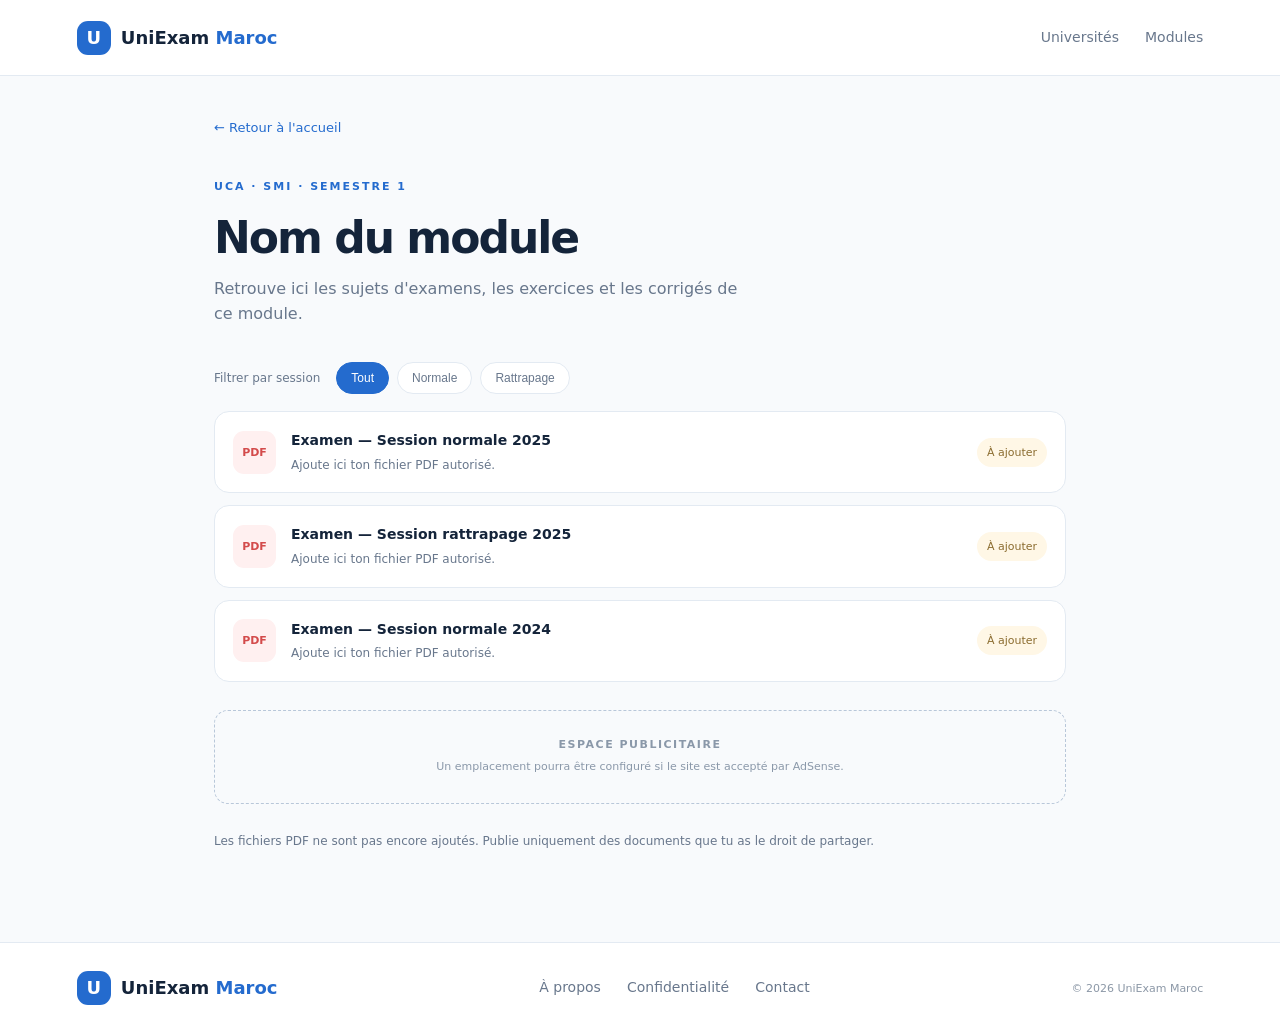
==== module.html @ 76ec42af "Add files via upload" ====
<!doctype html>
<html lang="fr"><head><meta charset="utf-8"><meta name="viewport" content="width=device-width,initial-scale=1"><title>Module — UniExam Maroc</title><link rel="stylesheet" href="styles.css"></head>
<body>
<header class="site-header"><a class="brand" href="index.html"><span class="brand-mark">U</span><span>UniExam <b>Maroc</b></span></a><nav><a href="index.html#universites">Universités</a><a href="index.html#modules">Modules</a></nav></header>
<main class="module-main">
  <a class="back-link" href="index.html">← Retour à l'accueil</a>
  <span class="eyebrow">UCA · SMI · SEMESTRE 1</span>
  <h1 id="module-title">Nom du module</h1>
  <p class="module-intro">Retrouve ici les sujets d'examens, les exercices et les corrigés de ce module.</p>
  <div class="filter-row"><span class="filter-label">Filtrer par session</span><button class="filter active" data-filter="all">Tout</button><button class="filter" data-filter="normale">Normale</button><button class="filter" data-filter="rattrapage">Rattrapage</button></div>
  <div class="exam-list">
    <article class="exam-card" data-session="normale"><div class="pdf-icon">PDF</div><div class="exam-info"><h3>Examen — Session normale 2025</h3><p>Ajoute ici ton fichier PDF autorisé.</p></div><span class="status">À ajouter</span></article>
    <article class="exam-card" data-session="rattrapage"><div class="pdf-icon">PDF</div><div class="exam-info"><h3>Examen — Session rattrapage 2025</h3><p>Ajoute ici ton fichier PDF autorisé.</p></div><span class="status">À ajouter</span></article>
    <article class="exam-card" data-session="normale"><div class="pdf-icon">PDF</div><div class="exam-info"><h3>Examen — Session normale 2024</h3><p>Ajoute ici ton fichier PDF autorisé.</p></div><span class="status">À ajouter</span></article>
  </div>
  <div class="ad-placeholder"><span>ESPACE PUBLICITAIRE</span><small>Un emplacement pourra être configuré si le site est accepté par AdSense.</small></div>
  <p class="disclaimer">Les fichiers PDF ne sont pas encore ajoutés. Publie uniquement des documents que tu as le droit de partager.</p>
</main>
<footer><a class="brand" href="index.html"><span class="brand-mark">U</span><span>UniExam <b>Maroc</b></span></a><div><a href="about.html">À propos</a><a href="privacy.html">Confidentialité</a><a href="contact.html">Contact</a></div><small>© 2026 UniExam Maroc</small></footer>
<script>
const params = new URLSearchParams(location.search);
const name = params.get('name') || 'Nom du module';
document.getElementById('module-title').textContent = name;
document.title = name + ' — UniExam Maroc';
document.querySelectorAll('.filter').forEach(btn => btn.addEventListener('click', () => {
  document.querySelectorAll('.filter').forEach(b => b.classList.remove('active'));
  btn.classList.add('active');
  document.querySelectorAll('.exam-card').forEach(card => card.hidden = btn.dataset.filter !== 'all' && card.dataset.session !== btn.dataset.filter);
}));
</script></body></html>
---- styles.css ----
:root{--ink:#14243a;--muted:#68778c;--blue:#246bce;--pale:#eef5ff;--line:#e3eaf2;--paper:#fff;--bg:#f8fafc}*{box-sizing:border-box}html{scroll-behavior:smooth}body{margin:0;background:var(--bg);color:var(--ink);font-family:Inter,ui-sans-serif,system-ui,-apple-system,"Segoe UI",sans-serif;line-height:1.55}.site-header{height:76px;display:flex;align-items:center;justify-content:space-between;padding:0 max(6vw,22px);background:#fff;border-bottom:1px solid var(--line)}.brand{display:flex;align-items:center;gap:10px;text-decoration:none;color:var(--ink);font-weight:750;font-size:18px}.brand b{color:var(--blue)}.brand-mark{width:34px;height:34px;border-radius:11px;background:var(--blue);color:white;display:grid;place-items:center;font-weight:800}.site-header nav,footer>div{display:flex;gap:26px}.site-header nav a,footer a{color:var(--muted);text-decoration:none;font-size:14px}.site-header nav a:hover,footer a:hover{color:var(--blue)}main{max-width:1120px;margin:auto;padding:0 24px}.hero{min-height:440px;margin:42px 0 28px;padding:58px 7%;border-radius:28px;background:linear-gradient(115deg,#eaf3ff,#f5f8ff 60%,#e9f1ff);display:flex;align-items:center;justify-content:space-between;overflow:hidden}.hero-copy{max-width:560px}.eyebrow{font-size:11px;letter-spacing:2px;font-weight:800;color:var(--blue)}h1{font-size:clamp(38px,5vw,60px);line-height:1.08;letter-spacing:-2px;margin:16px 0}.hero h1 span{color:var(--blue)}.hero p,.section-heading>p,.module-intro{color:var(--muted);max-width:540px}.button{display:inline-flex;gap:22px;align-items:center;margin-top:18px;padding:13px 19px;border-radius:12px;background:var(--blue);color:white;text-decoration:none;font-weight:700;font-size:14px;box-shadow:0 8px 20px #246bce2b}.hero-art{width:300px;height:260px;position:relative;flex:none}.paper{position:absolute;width:165px;height:215px;border-radius:13px;background:white;box-shadow:0 18px 45px #183c7020}.paper-back{top:26px;left:75px;transform:rotate(12deg);background:#cfe1fb}.paper-front{top:18px;left:38px;transform:rotate(-7deg);padding:32px 20px}.paper-line{height:7px;background:#e7eef8;border-radius:5px;margin:13px 0}.paper-line.short{width:45%;background:#8db7f1}.paper-line.mid{width:70%}.paper-stamp{position:absolute;right:16px;bottom:22px;border:2px solid #75a6e9;color:#3979ce;padding:6px 8px;font-size:12px;font-weight:900;transform:rotate(-9deg)}.spark{position:absolute;right:24px;top:4px;color:#f1ad45;font-size:38px}.stats{display:grid;grid-template-columns:repeat(3,1fr);background:#fff;border:1px solid var(--line);border-radius:18px;padding:20px 28px;margin:24px 0 72px}.stats div{display:flex;align-items:center;gap:13px;justify-content:center}.stats strong{font-size:24px;color:var(--blue)}.stats span{font-size:13px;color:var(--muted)}.section{margin:70px 0}.section-heading{display:flex;justify-content:space-between;align-items:end;gap:30px;margin-bottom:24px}.section-heading h2{font-size:30px;letter-spacing:-.8px;margin:7px 0}.section-heading>p{font-size:13px;max-width:330px}.university-grid{display:grid;grid-template-columns:repeat(3,1fr);gap:15px}.university-card,.module-card{background:white;border:1px solid var(--line);border-radius:16px;padding:20px;display:flex;align-items:center;gap:14px;text-decoration:none;color:var(--ink);transition:.2s}.university-card:hover,.module-card:hover{transform:translateY(-3px);border-color:#a9c8f2;box-shadow:0 12px 25px #1d47700d}.uni-icon{width:48px;height:48px;display:grid;place-items:center;border-radius:14px;background:var(--pale);color:var(--blue);font-size:13px;font-weight:850}.uni-icon.muted{background:#f2f4f7;color:#8290a1}.university-card h3,.module-card h3{font-size:15px;margin:0 0 3px}.university-card p,.module-card p{font-size:12px;color:var(--muted);margin:0}.arrow{margin-left:auto;color:var(--blue);font-size:20px}.module-grid{display:grid;grid-template-columns:repeat(2,1fr);gap:14px}.module-card{padding:18px}.module-symbol{width:45px;height:45px;display:grid;place-items:center;border-radius:13px;background:#f1f6fd;color:var(--blue);font-size:22px;font-weight:700}.notice{display:flex;gap:18px;align-items:flex-start;background:#edf4fd;border:1px solid #dce9f8;border-radius:18px;padding:25px;margin:65px 0}.notice-icon{width:42px;height:42px;border-radius:12px;background:#fff;color:var(--blue);display:grid;place-items:center;font-size:22px}.notice h2{font-size:18px;margin:0 0 5px}.notice p{font-size:13px;color:var(--muted);margin:0}footer{padding:28px max(6vw,22px);background:#fff;border-top:1px solid var(--line);display:flex;align-items:center;justify-content:space-between;gap:20px;flex-wrap:wrap}footer small{color:#8b97a6;font-size:11px}.module-main{padding-top:42px;padding-bottom:80px;max-width:900px}.back-link{display:block;margin-bottom:35px;color:var(--blue);font-size:13px;text-decoration:none}.module-main h1{font-size:44px}.module-intro{margin-bottom:35px}.filter-row{display:flex;align-items:center;gap:8px;flex-wrap:wrap;margin-bottom:17px}.filter-label{font-size:12px;color:var(--muted);margin-right:8px}.filter{border:1px solid var(--line);border-radius:30px;background:#fff;padding:8px 14px;color:var(--muted);font-size:12px;cursor:pointer}.filter.active{background:var(--blue);color:white;border-color:var(--blue)}.exam-list{display:grid;gap:12px}.exam-card{display:flex;align-items:center;gap:15px;padding:18px;background:#fff;border:1px solid var(--line);border-radius:15px}.pdf-icon{width:43px;height:43px;display:grid;place-items:center;border-radius:11px;background:#fff0f0;color:#d34b4b;font-size:11px;font-weight:900}.exam-info{flex:1}.exam-info h3{font-size:14px;margin:0 0 4px}.exam-info p{font-size:12px;color:var(--muted);margin:0}.status{font-size:11px;color:#8a6b2e;background:#fff7e6;border-radius:20px;padding:6px 10px}.ad-placeholder{margin:28px 0;padding:25px;border:1px dashed #b8c7d9;border-radius:14px;text-align:center;color:#8a98a9}.ad-placeholder span{display:block;font-size:11px;letter-spacing:1.5px;font-weight:800}.ad-placeholder small{font-size:11px}.disclaimer{font-size:12px;color:var(--muted)}.simple-page{min-height:65vh;padding-top:70px;padding-bottom:70px;max-width:800px}.simple-page h1{font-size:42px}.simple-page p{color:var(--muted);max-width:700px}@media(max-width:720px){.site-header{height:auto;min-height:68px;padding:14px 20px;gap:15px;flex-wrap:wrap}.site-header nav{gap:15px}.site-header nav a{font-size:12px}.hero{margin-top:20px;padding:38px 25px;min-height:0}.hero-art{display:none}.stats{padding:16px 8px;gap:8px}.stats div{flex-direction:column;gap:2px;text-align:center}.stats span{font-size:10px}.section{margin:48px 0}.section-heading{display:block}.section-heading>p{margin-top:8px}.university-grid{grid-template-columns:1fr}.module-grid{grid-template-columns:1fr}.notice{padding:18px}footer{align-items:flex-start;flex-direction:column}footer>div{gap:18px}.module-main h1{font-size:36px}.exam-card{padding:13px}.status{display:none}}
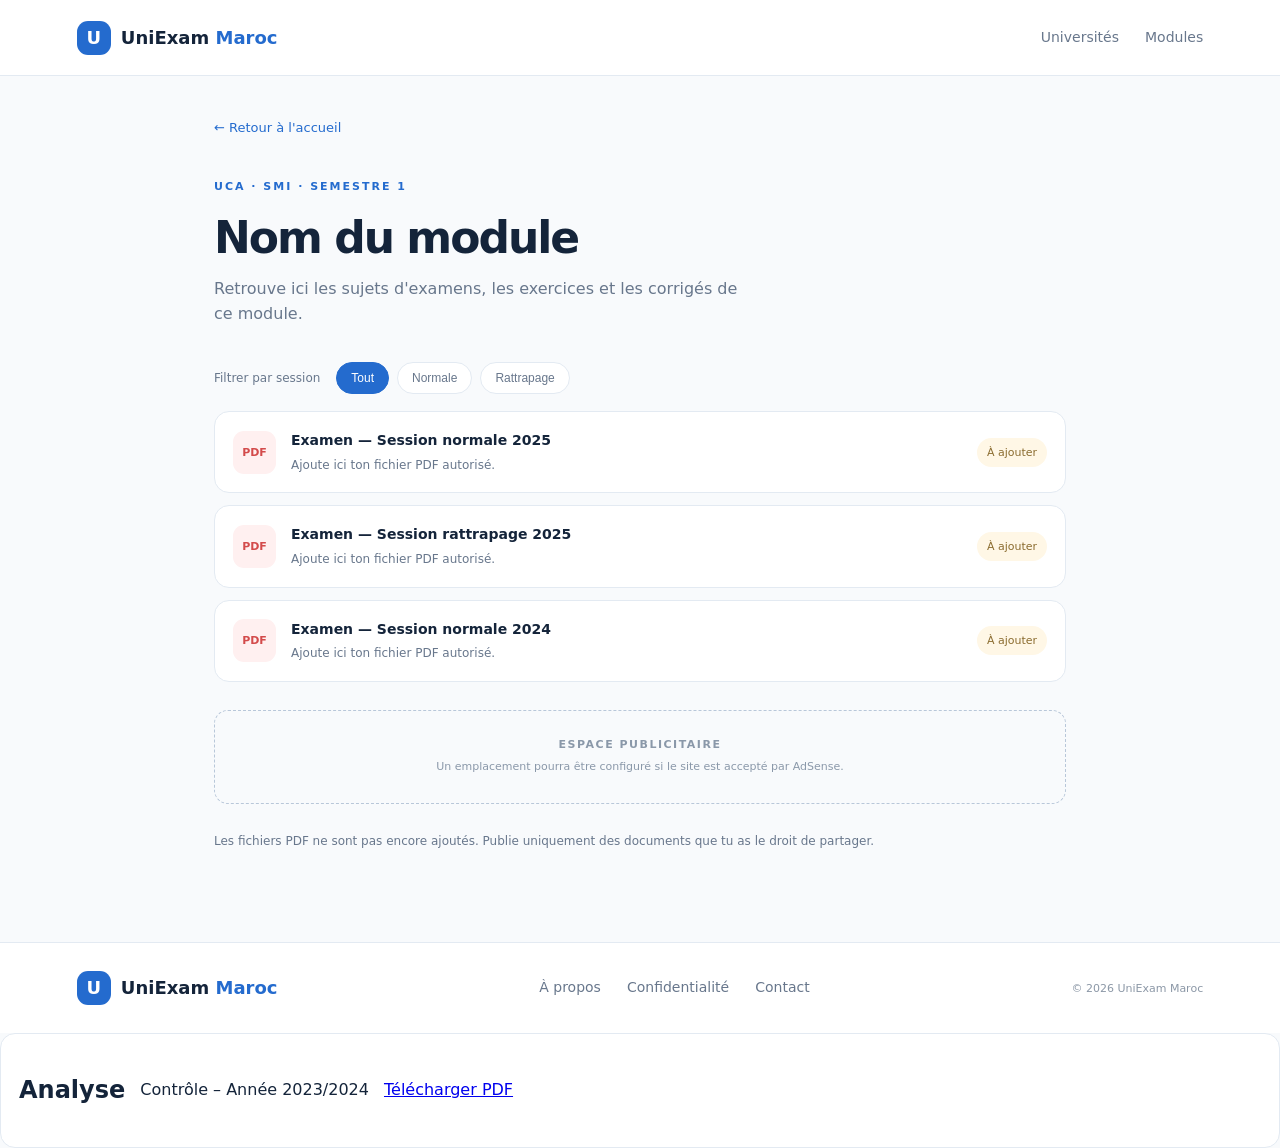
==== commit 09ef167b: "Update module.html" ====
--- a/module.html
+++ b/module.html
@@ -27,4 +27,10 @@
   btn.classList.add('active');
   document.querySelectorAll('.exam-card').forEach(card => card.hidden = btn.dataset.filter !== 'all' && card.dataset.session !== btn.dataset.filter);
 }));
-</script></body></html>+</script><section class="exam-card">
+  <h2>Analyse</h2>
+  <p>Contrôle – Année 2023/2024</p>
+  <a href="controle-23-24.pdf" download>
+    Télécharger PDF
+  </a>
+</section></body></html>
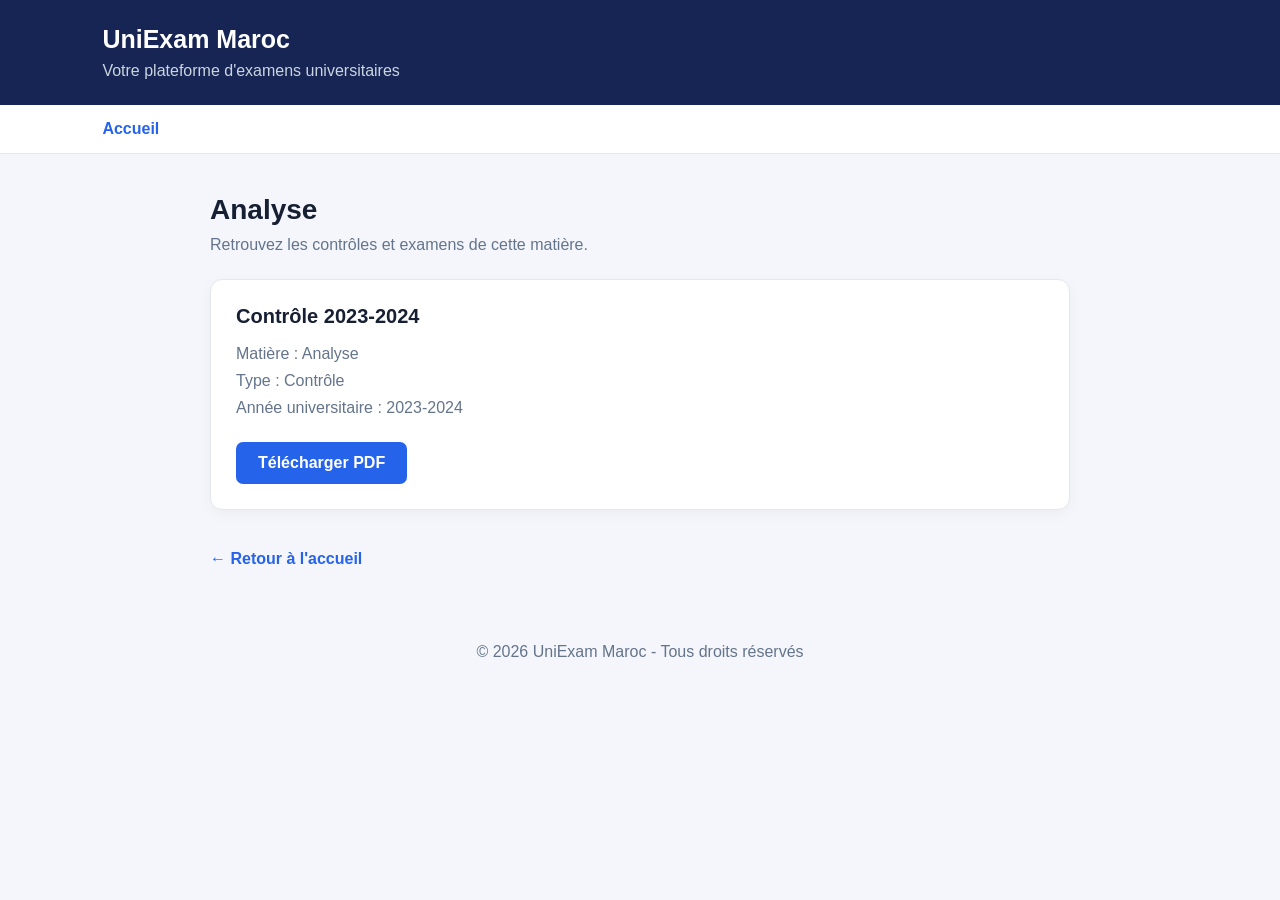
==== commit a01beece: "Update module.html" ====
--- a/module.html
+++ b/module.html
@@ -1,36 +1,165 @@
-<!doctype html>
-<html lang="fr"><head><meta charset="utf-8"><meta name="viewport" content="width=device-width,initial-scale=1"><title>Module — UniExam Maroc</title><link rel="stylesheet" href="styles.css"></head>
+ 
+<!DOCTYPE html>
+<html lang="fr">
+<head>
+  <meta charset="UTF-8">
+  <meta name="viewport" content="width=device-width, initial-scale=1.0">
+  <title>Analyse - UniExam Maroc</title>
+
+  <style>
+    * {
+      margin: 0;
+      padding: 0;
+      box-sizing: border-box;
+    }
+
+    body {
+      font-family: Arial, sans-serif;
+      background: #f4f6fb;
+      color: #172033;
+    }
+
+    header {
+      background: #172554;
+      color: white;
+      padding: 25px 8%;
+    }
+
+    header h1 {
+      font-size: 25px;
+    }
+
+    header p {
+      margin-top: 8px;
+      color: #cbd5e1;
+    }
+
+    nav {
+      background: white;
+      padding: 15px 8%;
+      border-bottom: 1px solid #e5e7eb;
+    }
+
+    nav a {
+      color: #2563eb;
+      text-decoration: none;
+      font-weight: bold;
+    }
+
+    .container {
+      max-width: 900px;
+      margin: 40px auto;
+      padding: 0 20px;
+    }
+
+    .heading {
+      margin-bottom: 25px;
+    }
+
+    .heading h2 {
+      font-size: 28px;
+      margin-bottom: 10px;
+    }
+
+    .heading p {
+      color: #64748b;
+    }
+
+    .exam-card {
+      background: white;
+      padding: 25px;
+      border-radius: 12px;
+      border: 1px solid #e5e7eb;
+      box-shadow: 0 4px 15px rgba(0,0,0,0.04);
+      margin-bottom: 20px;
+    }
+
+    .exam-card h3 {
+      font-size: 20px;
+      margin-bottom: 12px;
+    }
+
+    .exam-card p {
+      color: #64748b;
+      margin-bottom: 20px;
+      line-height: 1.7;
+    }
+
+    .download {
+      display: inline-block;
+      background: #2563eb;
+      color: white;
+      text-decoration: none;
+      padding: 12px 22px;
+      border-radius: 7px;
+      font-weight: bold;
+    }
+
+    .download:hover {
+      background: #1d4ed8;
+    }
+
+    .back {
+      display: inline-block;
+      margin-top: 20px;
+      color: #2563eb;
+      text-decoration: none;
+      font-weight: bold;
+    }
+
+    footer {
+      text-align: center;
+      padding: 25px;
+      color: #64748b;
+      margin-top: 50px;
+    }
+  </style>
+</head>
+
 <body>
-<header class="site-header"><a class="brand" href="index.html"><span class="brand-mark">U</span><span>UniExam <b>Maroc</b></span></a><nav><a href="index.html#universites">Universités</a><a href="index.html#modules">Modules</a></nav></header>
-<main class="module-main">
-  <a class="back-link" href="index.html">← Retour à l'accueil</a>
-  <span class="eyebrow">UCA · SMI · SEMESTRE 1</span>
-  <h1 id="module-title">Nom du module</h1>
-  <p class="module-intro">Retrouve ici les sujets d'examens, les exercices et les corrigés de ce module.</p>
-  <div class="filter-row"><span class="filter-label">Filtrer par session</span><button class="filter active" data-filter="all">Tout</button><button class="filter" data-filter="normale">Normale</button><button class="filter" data-filter="rattrapage">Rattrapage</button></div>
-  <div class="exam-list">
-    <article class="exam-card" data-session="normale"><div class="pdf-icon">PDF</div><div class="exam-info"><h3>Examen — Session normale 2025</h3><p>Ajoute ici ton fichier PDF autorisé.</p></div><span class="status">À ajouter</span></article>
-    <article class="exam-card" data-session="rattrapage"><div class="pdf-icon">PDF</div><div class="exam-info"><h3>Examen — Session rattrapage 2025</h3><p>Ajoute ici ton fichier PDF autorisé.</p></div><span class="status">À ajouter</span></article>
-    <article class="exam-card" data-session="normale"><div class="pdf-icon">PDF</div><div class="exam-info"><h3>Examen — Session normale 2024</h3><p>Ajoute ici ton fichier PDF autorisé.</p></div><span class="status">À ajouter</span></article>
-  </div>
-  <div class="ad-placeholder"><span>ESPACE PUBLICITAIRE</span><small>Un emplacement pourra être configuré si le site est accepté par AdSense.</small></div>
-  <p class="disclaimer">Les fichiers PDF ne sont pas encore ajoutés. Publie uniquement des documents que tu as le droit de partager.</p>
-</main>
-<footer><a class="brand" href="index.html"><span class="brand-mark">U</span><span>UniExam <b>Maroc</b></span></a><div><a href="about.html">À propos</a><a href="privacy.html">Confidentialité</a><a href="contact.html">Contact</a></div><small>© 2026 UniExam Maroc</small></footer>
-<script>
-const params = new URLSearchParams(location.search);
-const name = params.get('name') || 'Nom du module';
-document.getElementById('module-title').textContent = name;
-document.title = name + ' — UniExam Maroc';
-document.querySelectorAll('.filter').forEach(btn => btn.addEventListener('click', () => {
-  document.querySelectorAll('.filter').forEach(b => b.classList.remove('active'));
-  btn.classList.add('active');
-  document.querySelectorAll('.exam-card').forEach(card => card.hidden = btn.dataset.filter !== 'all' && card.dataset.session !== btn.dataset.filter);
-}));
-</script><section class="exam-card">
-  <h2>Analyse</h2>
-  <p>Contrôle – Année 2023/2024</p>
-  <a href="controle-23-24.pdf" download>
-    Télécharger PDF
-  </a>
-</section></body></html>
+
+  <header>
+    <h1>UniExam Maroc</h1>
+    <p>Votre plateforme d'examens universitaires</p>
+  </header>
+
+  <nav>
+    <a href="./index.html">Accueil</a>
+  </nav>
+
+  <main class="container">
+
+    <div class="heading">
+      <h2>Analyse</h2>
+      <p>Retrouvez les contrôles et examens de cette matière.</p>
+    </div>
+
+    <section class="exam-card">
+      <h3>Contrôle 2023-2024</h3>
+
+      <p>
+        Matière : Analyse<br>
+        Type : Contrôle<br>
+        Année universitaire : 2023-2024
+      </p>
+
+      <a
+        class="download"
+        href="./controle-23-24.pdf"
+        download="controle-23-24.pdf">
+        Télécharger PDF
+      </a>
+    </section>
+
+    <a class="back" href="./index.html">
+      ← Retour à l'accueil
+    </a>
+
+  </main>
+
+  <footer>
+    © 2026 UniExam Maroc - Tous droits réservés
+  </footer>
+
+</body>
+</html>
